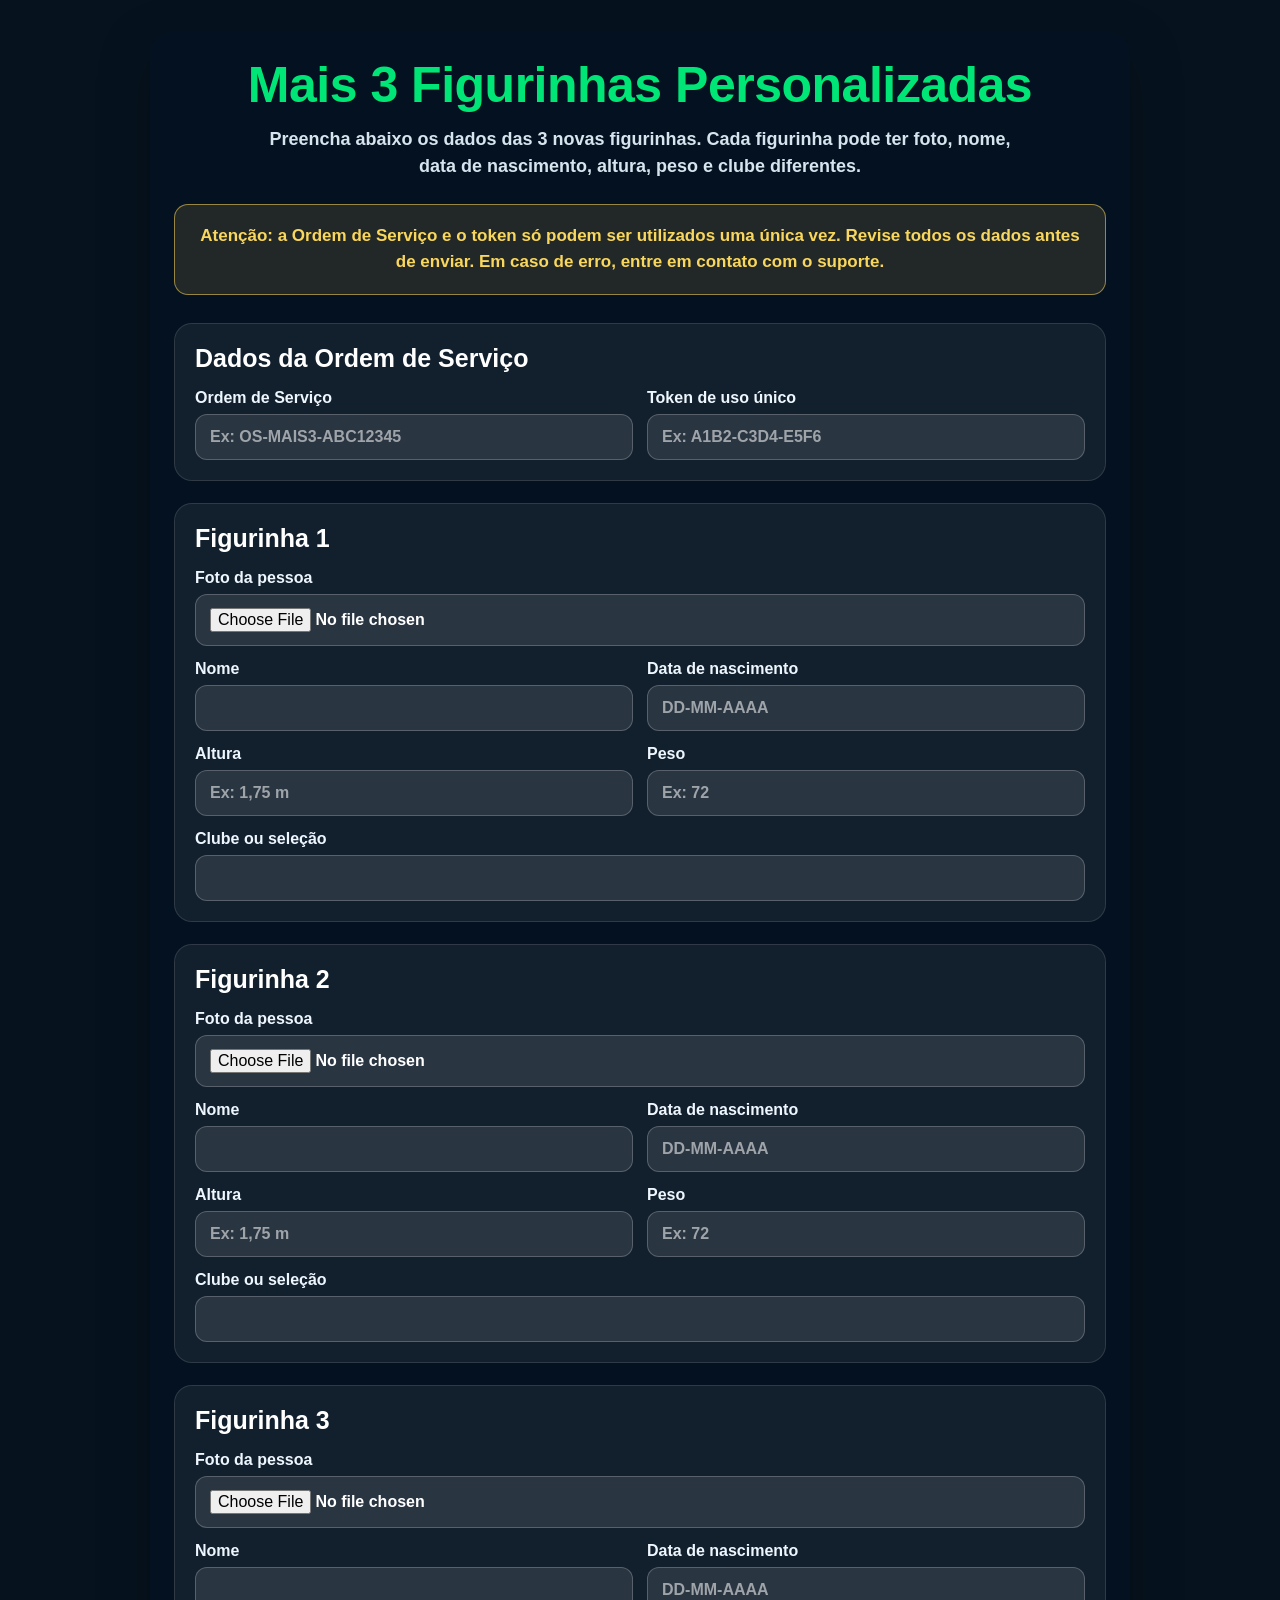
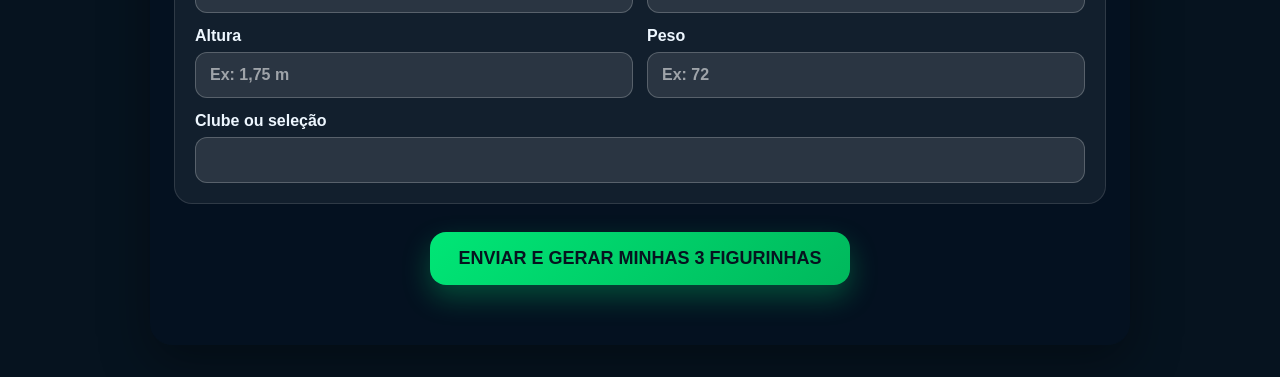
==== paginas/mais-3.html @ 1cff474d "adiciona pagina mais 3 figurinhas" ====
<!DOCTYPE html>
<html lang="pt-BR">
<head>
  <meta charset="UTF-8" />
  <meta name="viewport" content="width=device-width, initial-scale=1.0" />

  <title>Mais 3 Figurinhas Personalizadas | Copa 2026</title>

  <style>
    * {
      box-sizing: border-box;
    }

    body {
      margin: 0;
      padding: 0;
      background: #06131f;
      color: #ffffff;
      font-family: Arial, Helvetica, sans-serif;
      min-height: 100vh;
    }

    .mais3-container {
      width: min(980px, 92%);
      margin: 32px auto;
      padding: 24px;
      border-radius: 22px;
      background: rgba(5, 18, 32, 0.94);
      box-shadow: 0 18px 50px rgba(0, 0, 0, 0.35);
    }

    .mais3-header {
      text-align: center;
      margin-bottom: 28px;
    }

    .mais3-header h1 {
      font-size: clamp(30px, 5vw, 50px);
      margin: 0 0 12px;
      color: #00e676;
      font-weight: 900;
      letter-spacing: -0.5px;
    }

    .mais3-header p {
      max-width: 760px;
      margin: 8px auto;
      color: #d6e4ee;
      line-height: 1.5;
      font-size: 18px;
      font-weight: 600;
    }

    .alerta-uso-unico {
      margin: 24px 0;
      padding: 18px;
      border-radius: 14px;
      background: rgba(249, 214, 92, 0.12);
      border: 1px solid rgba(249, 214, 92, 0.55);
      color: #f9d65c;
      font-size: 17px;
      font-weight: 800;
      line-height: 1.55;
    }

    .bloco-os,
    .bloco-figurinha {
      margin-top: 22px;
      padding: 20px;
      border-radius: 18px;
      background: rgba(255, 255, 255, 0.06);
      border: 1px solid rgba(255, 255, 255, 0.12);
    }

    .bloco-os h2,
    .bloco-figurinha h2 {
      margin: 0 0 16px;
      color: #ffffff;
      font-size: 25px;
      font-weight: 900;
      text-transform: none;
      letter-spacing: 0;
    }

    .grid-form {
      display: grid;
      grid-template-columns: repeat(2, minmax(0, 1fr));
      gap: 14px;
    }

    .campo {
      display: flex;
      flex-direction: column;
      gap: 7px;
    }

    .campo.full {
      grid-column: 1 / -1;
    }

    .campo label {
      font-size: 16px;
      font-weight: 800;
      color: #eef7ff;
    }

    .campo input {
      width: 100%;
      border: 1px solid rgba(255, 255, 255, 0.22);
      border-radius: 12px;
      padding: 13px 14px;
      background: rgba(255, 255, 255, 0.10);
      color: #ffffff;
      outline: none;
      font-size: 16px;
      font-weight: 600;
      font-family: Arial, Helvetica, sans-serif;
    }

    .campo input::placeholder {
      color: rgba(255, 255, 255, 0.55);
      font-weight: 600;
    }

    .campo input:focus {
      border-color: #00e676;
      box-shadow: 0 0 0 3px rgba(0, 230, 118, 0.16);
    }

    .acoes {
      margin-top: 28px;
      display: flex;
      flex-direction: column;
      align-items: center;
      gap: 12px;
    }

    .btn-enviar {
      width: min(420px, 100%);
      border: 0;
      border-radius: 16px;
      padding: 16px 22px;
      cursor: pointer;
      background: linear-gradient(135deg, #00e676, #00b85c);
      color: #06131f;
      font-size: 18px;
      font-weight: 900;
      text-transform: uppercase;
      box-shadow: 0 12px 28px rgba(0, 230, 118, 0.28);
      font-family: Arial, Helvetica, sans-serif;
    }

    .btn-enviar:disabled {
      opacity: 0.65;
      cursor: not-allowed;
    }

    .mensagem-status {
      min-height: 24px;
      text-align: center;
      font-weight: 800;
      color: #d6e4ee;
    }

    .sucesso {
      color: #00e676;
    }

    .erro {
      color: #ff6b6b;
    }

    @media (max-width: 720px) {
      .grid-form {
        grid-template-columns: 1fr;
      }

      .mais3-container {
        padding: 18px;
      }
    }
  </style>
</head>

<body>
  <main class="mais3-container">
    <section class="mais3-header">
      <h1>Mais 3 Figurinhas Personalizadas</h1>
      <p>
        Preencha abaixo os dados das 3 novas figurinhas. Cada figurinha pode ter
        foto, nome, data de nascimento, altura, peso e clube diferentes.
      </p>

      <div class="alerta-uso-unico">
        Atenção: a Ordem de Serviço e o token só podem ser utilizados uma única vez.
        Revise todos os dados antes de enviar. Em caso de erro, entre em contato com o suporte.
      </div>
    </section>

    <form id="formMais3" enctype="multipart/form-data">
      <section class="bloco-os">
        <h2>Dados da Ordem de Serviço</h2>

        <div class="grid-form">
          <div class="campo">
            <label for="codigoOS">Ordem de Serviço</label>
            <input
              type="text"
              id="codigoOS"
              name="codigoOS"
              placeholder="Ex: OS-MAIS3-ABC12345"
              required
            />
          </div>

          <div class="campo">
            <label for="token">Token de uso único</label>
            <input
              type="text"
              id="token"
              name="token"
              placeholder="Ex: A1B2-C3D4-E5F6"
              required
            />
          </div>
        </div>
      </section>

      <section class="bloco-figurinha">
        <h2>Figurinha 1</h2>

        <div class="grid-form">
          <div class="campo full">
            <label for="foto1">Foto da pessoa</label>
            <input type="file" id="foto1" name="foto1" accept="image/*" required />
          </div>

          <div class="campo">
            <label for="nome1">Nome</label>
            <input type="text" id="nome1" name="nome1" required />
          </div>

          <div class="campo">
            <label for="dataNascimento1">Data de nascimento</label>
            <input type="text" id="dataNascimento1" name="dataNascimento1" placeholder="DD-MM-AAAA" required />
          </div>

          <div class="campo">
            <label for="altura1">Altura</label>
            <input type="text" id="altura1" name="altura1" placeholder="Ex: 1,75 m" required />
          </div>

          <div class="campo">
            <label for="peso1">Peso</label>
            <input type="text" id="peso1" name="peso1" placeholder="Ex: 72" required />
          </div>

          <div class="campo full">
            <label for="clube1">Clube ou seleção</label>
            <input type="text" id="clube1" name="clube1" required />
          </div>
        </div>
      </section>

      <section class="bloco-figurinha">
        <h2>Figurinha 2</h2>

        <div class="grid-form">
          <div class="campo full">
            <label for="foto2">Foto da pessoa</label>
            <input type="file" id="foto2" name="foto2" accept="image/*" required />
          </div>

          <div class="campo">
            <label for="nome2">Nome</label>
            <input type="text" id="nome2" name="nome2" required />
          </div>

          <div class="campo">
            <label for="dataNascimento2">Data de nascimento</label>
            <input type="text" id="dataNascimento2" name="dataNascimento2" placeholder="DD-MM-AAAA" required />
          </div>

          <div class="campo">
            <label for="altura2">Altura</label>
            <input type="text" id="altura2" name="altura2" placeholder="Ex: 1,75 m" required />
          </div>

          <div class="campo">
            <label for="peso2">Peso</label>
            <input type="text" id="peso2" name="peso2" placeholder="Ex: 72" required />
          </div>

          <div class="campo full">
            <label for="clube2">Clube ou seleção</label>
            <input type="text" id="clube2" name="clube2" required />
          </div>
        </div>
      </section>

      <section class="bloco-figurinha">
        <h2>Figurinha 3</h2>

        <div class="grid-form">
          <div class="campo full">
            <label for="foto3">Foto da pessoa</label>
            <input type="file" id="foto3" name="foto3" accept="image/*" required />
          </div>

          <div class="campo">
            <label for="nome3">Nome</label>
            <input type="text" id="nome3" name="nome3" required />
          </div>

          <div class="campo">
            <label for="dataNascimento3">Data de nascimento</label>
            <input type="text" id="dataNascimento3" name="dataNascimento3" placeholder="DD-MM-AAAA" required />
          </div>

          <div class="campo">
            <label for="altura3">Altura</label>
            <input type="text" id="altura3" name="altura3" placeholder="Ex: 1,75 m" required />
          </div>

          <div class="campo">
            <label for="peso3">Peso</label>
            <input type="text" id="peso3" name="peso3" placeholder="Ex: 72" required />
          </div>

          <div class="campo full">
            <label for="clube3">Clube ou seleção</label>
            <input type="text" id="clube3" name="clube3" required />
          </div>
        </div>
      </section>

      <section class="acoes">
        <button type="submit" class="btn-enviar" id="btnEnviar">
          Enviar e gerar minhas 3 figurinhas
        </button>

        <div id="mensagemStatus" class="mensagem-status"></div>
      </section>
    </form>
  </main>

  <script>
    const API_MAIS_3 =
      "https://servidor-figurinhas-copa-2026-production.up.railway.app/api/mais-3/enviar";

    const form = document.getElementById("formMais3");
    const btnEnviar = document.getElementById("btnEnviar");
    const mensagemStatus = document.getElementById("mensagemStatus");

    function mostrarMensagem(texto, tipo) {
      mensagemStatus.textContent = texto;
      mensagemStatus.className = "mensagem-status " + (tipo || "");
    }

    form.addEventListener("submit", async function (event) {
      event.preventDefault();

      const confirmar = confirm(
        "Confirma o envio das 3 figurinhas? O token só poderá ser utilizado uma única vez."
      );

      if (!confirmar) {
        return;
      }

      btnEnviar.disabled = true;
      btnEnviar.textContent = "Enviando...";
      mostrarMensagem("Enviando dados para o servidor. Aguarde.", "");

      try {
        const formData = new FormData(form);

        const resposta = await fetch(API_MAIS_3, {
          method: "POST",
          body: formData,
        });

        const dados = await resposta.json().catch(() => ({}));

        if (!resposta.ok || !dados.sucesso) {
          throw new Error(
            dados.erro ||
            dados.mensagem ||
            "Não foi possível processar sua solicitação."
          );
        }

        mostrarMensagem(
          "Dados enviados com sucesso. Suas 3 figurinhas serão enviadas por e-mail.",
          "sucesso"
        );

        form.reset();
      } catch (erro) {
        mostrarMensagem(erro.message, "erro");
        btnEnviar.disabled = false;
        btnEnviar.textContent = "Enviar e gerar minhas 3 figurinhas";
      }
    });
  </script>
</body>
</html>
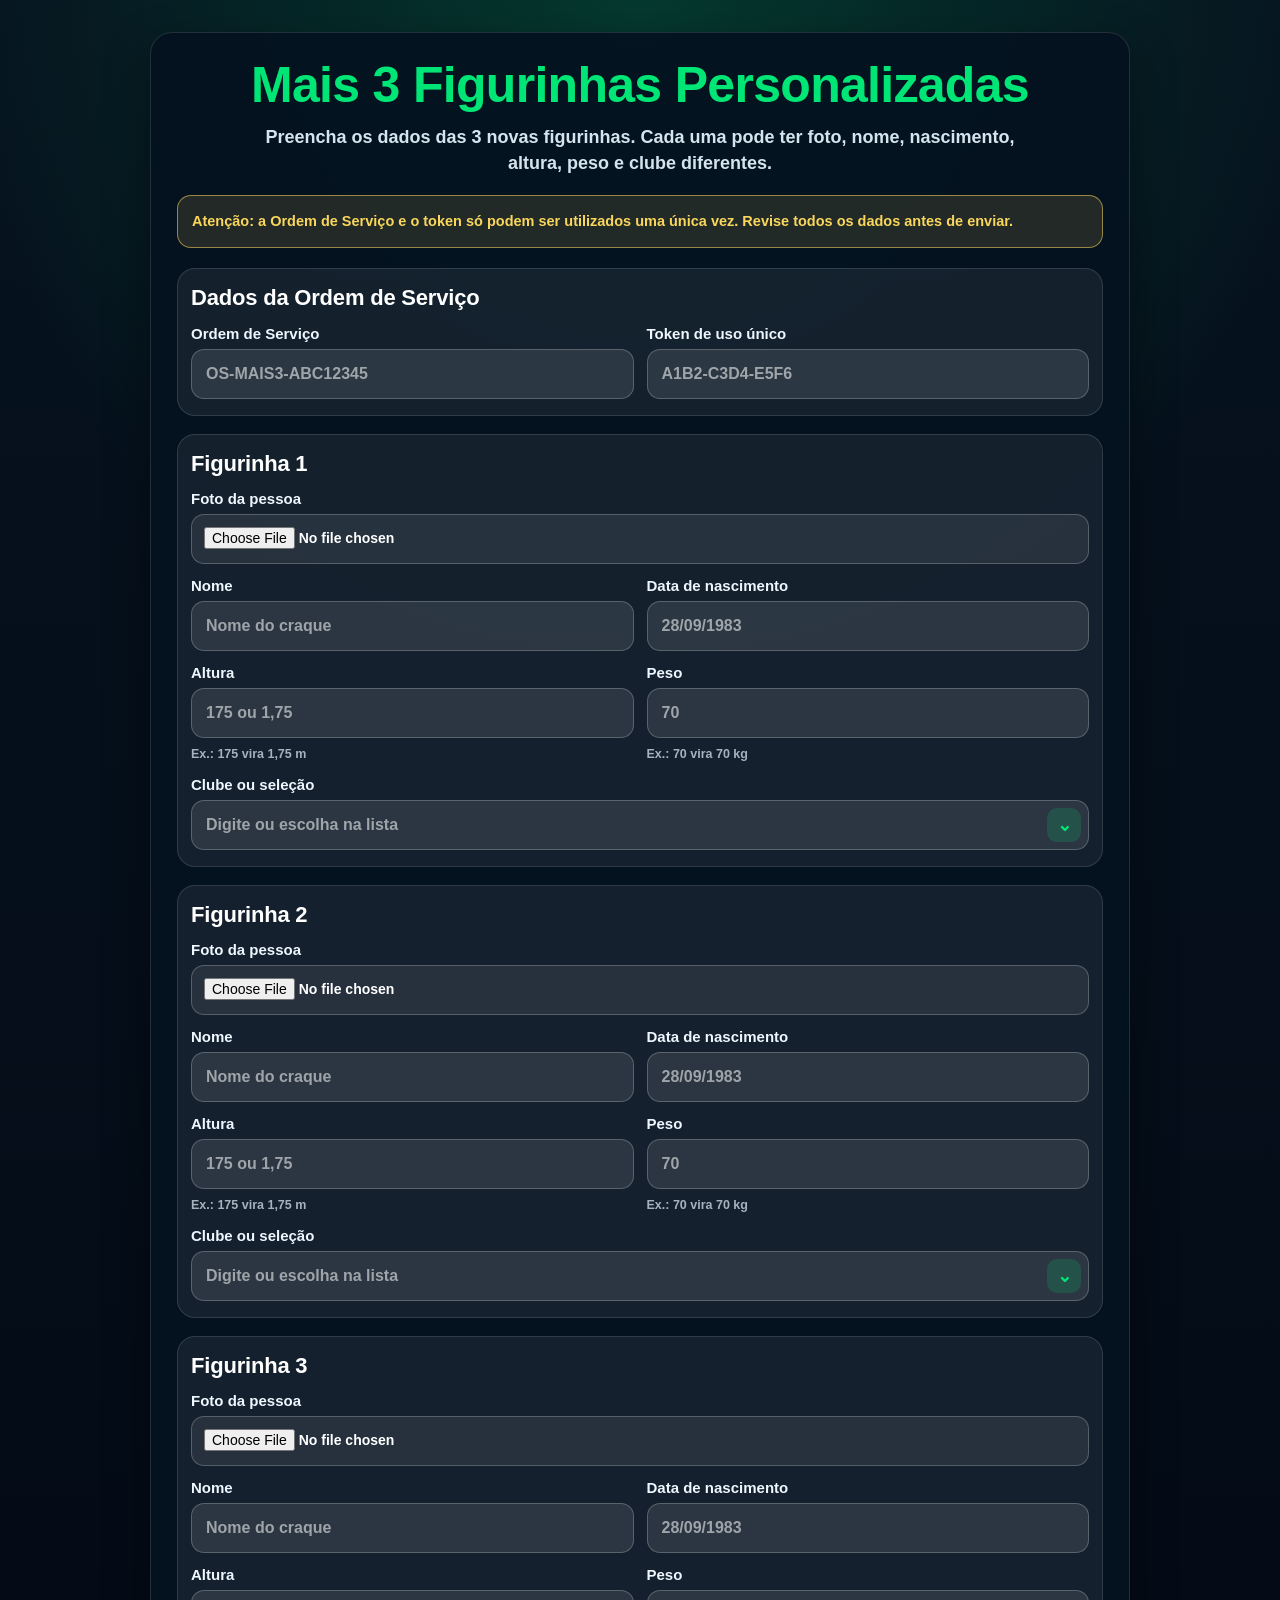
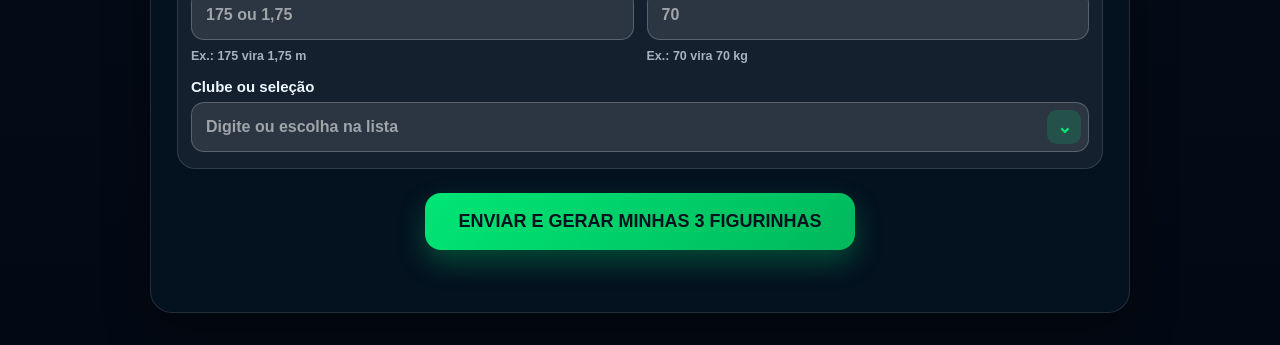
==== commit 804121b8: "ajusta pagina mais 3 para mobile e clubes" ====
--- a/paginas/mais-3.html
+++ b/paginas/mais-3.html
@@ -2,7 +2,7 @@
 <html lang="pt-BR">
 <head>
   <meta charset="UTF-8" />
-  <meta name="viewport" content="width=device-width, initial-scale=1.0" />
+  <meta name="viewport" content="width=device-width, initial-scale=1.0, maximum-scale=1.0" />
 
   <title>Mais 3 Figurinhas Personalizadas | Copa 2026</title>
 
@@ -11,110 +11,125 @@
       box-sizing: border-box;
     }
 
+    html,
     body {
       margin: 0;
       padding: 0;
+      width: 100%;
+      min-height: 100%;
       background: #06131f;
       color: #ffffff;
       font-family: Arial, Helvetica, sans-serif;
+      overflow-x: hidden;
+    }
+
+    body {
       min-height: 100vh;
+      background:
+        radial-gradient(circle at top, rgba(0, 230, 118, 0.18), transparent 34%),
+        linear-gradient(180deg, #06131f 0%, #030914 100%);
+      padding: 12px 10px 28px;
     }
 
     .mais3-container {
-      width: min(980px, 92%);
-      margin: 32px auto;
-      padding: 24px;
+      width: 100%;
+      max-width: 560px;
+      margin: 0 auto;
+      padding: 18px 13px 22px;
       border-radius: 22px;
-      background: rgba(5, 18, 32, 0.94);
-      box-shadow: 0 18px 50px rgba(0, 0, 0, 0.35);
+      background: rgba(5, 18, 32, 0.95);
+      border: 1px solid rgba(255, 255, 255, 0.12);
+      box-shadow: 0 18px 46px rgba(0, 0, 0, 0.42);
     }
 
     .mais3-header {
       text-align: center;
-      margin-bottom: 28px;
+      margin-bottom: 20px;
     }
 
     .mais3-header h1 {
-      font-size: clamp(30px, 5vw, 50px);
+      font-size: 30px;
+      line-height: 1.05;
       margin: 0 0 12px;
       color: #00e676;
       font-weight: 900;
-      letter-spacing: -0.5px;
+      letter-spacing: -0.7px;
     }
 
     .mais3-header p {
-      max-width: 760px;
       margin: 8px auto;
       color: #d6e4ee;
-      line-height: 1.5;
-      font-size: 18px;
+      line-height: 1.48;
+      font-size: 15.5px;
       font-weight: 600;
     }
 
     .alerta-uso-unico {
-      margin: 24px 0;
-      padding: 18px;
+      margin: 18px 0 0;
+      padding: 15px 14px;
       border-radius: 14px;
       background: rgba(249, 214, 92, 0.12);
       border: 1px solid rgba(249, 214, 92, 0.55);
       color: #f9d65c;
-      font-size: 17px;
+      font-size: 14.5px;
       font-weight: 800;
-      line-height: 1.55;
+      line-height: 1.48;
+      text-align: left;
     }
 
     .bloco-os,
     .bloco-figurinha {
-      margin-top: 22px;
-      padding: 20px;
+      margin-top: 18px;
+      padding: 16px 13px;
       border-radius: 18px;
-      background: rgba(255, 255, 255, 0.06);
+      background: rgba(255, 255, 255, 0.065);
       border: 1px solid rgba(255, 255, 255, 0.12);
     }
 
     .bloco-os h2,
     .bloco-figurinha h2 {
-      margin: 0 0 16px;
+      margin: 0 0 14px;
       color: #ffffff;
-      font-size: 25px;
+      font-size: 22px;
+      line-height: 1.15;
       font-weight: 900;
-      text-transform: none;
-      letter-spacing: 0;
+      letter-spacing: -0.2px;
     }
 
     .grid-form {
       display: grid;
-      grid-template-columns: repeat(2, minmax(0, 1fr));
-      gap: 14px;
+      grid-template-columns: 1fr;
+      gap: 13px;
     }
 
     .campo {
       display: flex;
       flex-direction: column;
       gap: 7px;
-    }
-
-    .campo.full {
-      grid-column: 1 / -1;
+      position: relative;
+      min-width: 0;
     }
 
     .campo label {
-      font-size: 16px;
+      font-size: 15px;
       font-weight: 800;
       color: #eef7ff;
     }
 
     .campo input {
       width: 100%;
+      min-height: 50px;
       border: 1px solid rgba(255, 255, 255, 0.22);
-      border-radius: 12px;
+      border-radius: 13px;
       padding: 13px 14px;
       background: rgba(255, 255, 255, 0.10);
       color: #ffffff;
       outline: none;
       font-size: 16px;
-      font-weight: 600;
+      font-weight: 700;
       font-family: Arial, Helvetica, sans-serif;
+      appearance: none;
+      -webkit-appearance: none;
     }
 
     .campo input::placeholder {
@@ -127,8 +142,106 @@
       box-shadow: 0 0 0 3px rgba(0, 230, 118, 0.16);
     }
 
+    .campo input[type="file"] {
+      padding: 12px;
+      font-size: 14px;
+      background: rgba(255, 255, 255, 0.08);
+    }
+
+    .hint {
+      margin-top: 1px;
+      color: rgba(214, 228, 238, 0.75);
+      font-size: 12.5px;
+      font-weight: 700;
+      line-height: 1.35;
+    }
+
+    .clube-wrapper {
+      position: relative;
+      width: 100%;
+    }
+
+    .clube-wrapper input {
+      padding-right: 48px;
+    }
+
+    .btn-clube {
+      position: absolute;
+      right: 8px;
+      top: 8px;
+      width: 34px;
+      height: 34px;
+      border: 0;
+      border-radius: 10px;
+      background: rgba(0, 230, 118, 0.16);
+      color: #00e676;
+      font-weight: 900;
+      font-size: 18px;
+      cursor: pointer;
+      font-family: Arial, Helvetica, sans-serif;
+      -webkit-tap-highlight-color: transparent;
+    }
+
+    .dropdown-clubes {
+      display: none;
+      position: absolute;
+      z-index: 80;
+      left: 0;
+      right: 0;
+      top: calc(100% + 6px);
+      max-height: 260px;
+      overflow-y: auto;
+      border-radius: 14px;
+      background: #071827;
+      border: 1px solid rgba(0, 230, 118, 0.34);
+      box-shadow: 0 18px 35px rgba(0, 0, 0, 0.42);
+      padding: 8px 0;
+    }
+
+    .dropdown-clubes.aberto {
+      display: block;
+    }
+
+    .dropdown-grupo {
+      padding: 9px 13px 6px;
+      color: #f9d65c;
+      font-size: 12px;
+      font-weight: 900;
+      text-transform: uppercase;
+      letter-spacing: 0.6px;
+    }
+
+    .clube-opcao {
+      width: 100%;
+      border: 0;
+      text-align: left;
+      padding: 12px 14px;
+      border-radius: 0;
+      background: transparent;
+      color: #ffffff;
+      font-size: 15px;
+      font-weight: 800;
+      cursor: pointer;
+      font-family: Arial, Helvetica, sans-serif;
+    }
+
+    .clube-opcao:hover,
+    .clube-opcao.ativo {
+      background: rgba(0, 230, 118, 0.16);
+      color: #00e676;
+    }
+
+    .clube-sem-resultado {
+      padding: 14px;
+      color: #d6e4ee;
+      font-size: 14px;
+      font-weight: 700;
+      line-height: 1.4;
+      text-align: center;
+    }
+
     .acoes {
-      margin-top: 28px;
+      margin-top: 24px;
       display: flex;
       flex-direction: column;
       align-items: center;
@@ -136,29 +249,37 @@
     }
 
     .btn-enviar {
-      width: min(420px, 100%);
+      width: 100%;
       border: 0;
       border-radius: 16px;
-      padding: 16px 22px;
+      padding: 17px 18px;
       cursor: pointer;
       background: linear-gradient(135deg, #00e676, #00b85c);
       color: #06131f;
-      font-size: 18px;
+      font-size: 16px;
       font-weight: 900;
       text-transform: uppercase;
       box-shadow: 0 12px 28px rgba(0, 230, 118, 0.28);
       font-family: Arial, Helvetica, sans-serif;
+      line-height: 1.25;
+      -webkit-tap-highlight-color: transparent;
     }
 
     .btn-enviar:disabled {
       opacity: 0.65;
       cursor: not-allowed;
+    }
+
+    .btn-enviar:active {
+      transform: scale(0.98);
     }
 
     .mensagem-status {
       min-height: 24px;
       text-align: center;
       font-weight: 800;
+      font-size: 15px;
+      line-height: 1.45;
       color: #d6e4ee;
     }
 
@@ -170,13 +291,151 @@
       color: #ff6b6b;
     }
 
-    @media (max-width: 720px) {
+    .loading-overlay {
+      position: fixed;
+      inset: 0;
+      z-index: 9999;
+      display: none;
+      align-items: center;
+      justify-content: center;
+      padding: 18px;
+      background: rgba(3, 9, 20, 0.93);
+      backdrop-filter: blur(8px);
+    }
+
+    .loading-card {
+      width: min(420px, 94vw);
+      padding: 24px 18px;
+      border-radius: 22px;
+      background: #071827;
+      border: 1px solid rgba(0, 230, 118, 0.26);
+      box-shadow: 0 20px 55px rgba(0, 0, 0, 0.55);
+      text-align: center;
+    }
+
+    .loading-gif {
+      width: 100%;
+      max-width: 260px;
+      height: 160px;
+      object-fit: cover;
+      border-radius: 16px;
+      margin: 0 auto 16px;
+      display: none;
+      background: rgba(255, 255, 255, 0.06);
+    }
+
+    .bola-loading {
+      width: 84px;
+      height: 84px;
+      margin: 0 auto 18px;
+      border-radius: 50%;
+      border: 6px solid rgba(255, 255, 255, 0.16);
+      border-top-color: #00e676;
+      animation: girar 0.9s linear infinite;
+    }
+
+    @keyframes girar {
+      to {
+        transform: rotate(360deg);
+      }
+    }
+
+    .loading-card h2 {
+      margin: 0 0 10px;
+      color: #00e676;
+      font-size: 25px;
+      line-height: 1.15;
+      font-weight: 900;
+    }
+
+    .loading-card p {
+      margin: 0 auto 18px;
+      color: #d6e4ee;
+      font-size: 15.5px;
+      line-height: 1.45;
+      font-weight: 700;
+    }
+
+    .loading-barra {
+      width: 100%;
+      height: 10px;
+      border-radius: 999px;
+      background: rgba(255, 255, 255, 0.12);
+      overflow: hidden;
+      margin: 12px 0 10px;
+    }
+
+    .loading-barra-fill {
+      width: 0%;
+      height: 100%;
+      border-radius: 999px;
+      background: linear-gradient(135deg, #00e676, #f9d65c);
+      transition: width 0.45s ease;
+    }
+
+    .loading-percentual {
+      color: #f9d65c;
+      font-size: 14px;
+      font-weight: 900;
+    }
+
+    @media (min-width: 760px) {
+      body {
+        padding: 32px;
+      }
+
+      .mais3-container {
+        max-width: 980px;
+        padding: 26px;
+      }
+
+      .mais3-header h1 {
+        font-size: 50px;
+      }
+
+      .mais3-header p {
+        max-width: 760px;
+        font-size: 18px;
+      }
+
       .grid-form {
-        grid-template-columns: 1fr;
+        grid-template-columns: repeat(2, minmax(0, 1fr));
+      }
+
+      .campo.full {
+        grid-column: 1 / -1;
+      }
+
+      .btn-enviar {
+        width: min(430px, 100%);
+        font-size: 18px;
+      }
+    }
+
+    @media (max-width: 360px) {
+      body {
+        padding: 10px 8px 22px;
       }
 
       .mais3-container {
-        padding: 18px;
+        padding: 15px 11px 18px;
+        border-radius: 18px;
+      }
+
+      .mais3-header h1 {
+        font-size: 27px;
+      }
+
+      .mais3-header p,
+      .alerta-uso-unico,
+      .campo input,
+      .mensagem-status {
+        font-size: 14.5px;
+      }
+
+      .bloco-os,
+      .bloco-figurinha {
+        padding: 14px 11px;
       }
     }
   </style>
@@ -187,17 +446,17 @@
     <section class="mais3-header">
       <h1>Mais 3 Figurinhas Personalizadas</h1>
       <p>
-        Preencha abaixo os dados das 3 novas figurinhas. Cada figurinha pode ter
-        foto, nome, data de nascimento, altura, peso e clube diferentes.
+        Preencha os dados das 3 novas figurinhas. Cada uma pode ter foto, nome,
+        nascimento, altura, peso e clube diferentes.
       </p>
 
       <div class="alerta-uso-unico">
         Atenção: a Ordem de Serviço e o token só podem ser utilizados uma única vez.
-        Revise todos os dados antes de enviar. Em caso de erro, entre em contato com o suporte.
+        Revise todos os dados antes de enviar.
       </div>
     </section>
 
-    <form id="formMais3" enctype="multipart/form-data">
+    <form id="formMais3" enctype="multipart/form-data" autocomplete="off">
       <section class="bloco-os">
         <h2>Dados da Ordem de Serviço</h2>
 
@@ -208,7 +467,7 @@
               type="text"
               id="codigoOS"
               name="codigoOS"
-              placeholder="Ex: OS-MAIS3-ABC12345"
+              placeholder="OS-MAIS3-ABC12345"
               required
             />
           </div>
@@ -219,7 +478,7 @@
               type="text"
               id="token"
               name="token"
-              placeholder="Ex: A1B2-C3D4-E5F6"
+              placeholder="A1B2-C3D4-E5F6"
               required
             />
           </div>
@@ -237,27 +496,33 @@
 
           <div class="campo">
             <label for="nome1">Nome</label>
-            <input type="text" id="nome1" name="nome1" required />
+            <input type="text" id="nome1" name="nome1" placeholder="Nome do craque" required />
           </div>
 
           <div class="campo">
             <label for="dataNascimento1">Data de nascimento</label>
-            <input type="text" id="dataNascimento1" name="dataNascimento1" placeholder="DD-MM-AAAA" required />
+            <input type="text" id="dataNascimento1" name="dataNascimento1" class="campo-data" inputmode="numeric" maxlength="10" placeholder="28/09/1983" required />
           </div>
 
           <div class="campo">
             <label for="altura1">Altura</label>
-            <input type="text" id="altura1" name="altura1" placeholder="Ex: 1,75 m" required />
+            <input type="text" id="altura1" name="altura1" class="campo-altura" inputmode="decimal" placeholder="175 ou 1,75" required />
+            <div class="hint">Ex.: 175 vira 1,75 m</div>
           </div>
 
           <div class="campo">
             <label for="peso1">Peso</label>
-            <input type="text" id="peso1" name="peso1" placeholder="Ex: 72" required />
+            <input type="text" id="peso1" name="peso1" class="campo-peso" inputmode="decimal" placeholder="70" required />
+            <div class="hint">Ex.: 70 vira 70 kg</div>
           </div>
 
           <div class="campo full">
             <label for="clube1">Clube ou seleção</label>
-            <input type="text" id="clube1" name="clube1" required />
+            <div class="clube-wrapper" data-indice="1">
+              <input type="text" id="clube1" name="clube1" class="campo-clube" placeholder="Digite ou escolha na lista" required />
+              <button type="button" class="btn-clube" aria-label="Abrir lista">⌄</button>
+              <div class="dropdown-clubes" id="dropdown-clube1" aria-hidden="true"></div>
+            </div>
           </div>
         </div>
       </section>
@@ -273,27 +538,33 @@
 
           <div class="campo">
             <label for="nome2">Nome</label>
-            <input type="text" id="nome2" name="nome2" required />
+            <input type="text" id="nome2" name="nome2" placeholder="Nome do craque" required />
           </div>
 
           <div class="campo">
             <label for="dataNascimento2">Data de nascimento</label>
-            <input type="text" id="dataNascimento2" name="dataNascimento2" placeholder="DD-MM-AAAA" required />
+            <input type="text" id="dataNascimento2" name="dataNascimento2" class="campo-data" inputmode="numeric" maxlength="10" placeholder="28/09/1983" required />
           </div>
 
           <div class="campo">
             <label for="altura2">Altura</label>
-            <input type="text" id="altura2" name="altura2" placeholder="Ex: 1,75 m" required />
+            <input type="text" id="altura2" name="altura2" class="campo-altura" inputmode="decimal" placeholder="175 ou 1,75" required />
+            <div class="hint">Ex.: 175 vira 1,75 m</div>
           </div>
 
           <div class="campo">
             <label for="peso2">Peso</label>
-            <input type="text" id="peso2" name="peso2" placeholder="Ex: 72" required />
+            <input type="text" id="peso2" name="peso2" class="campo-peso" inputmode="decimal" placeholder="70" required />
+            <div class="hint">Ex.: 70 vira 70 kg</div>
           </div>
 
           <div class="campo full">
             <label for="clube2">Clube ou seleção</label>
-            <input type="text" id="clube2" name="clube2" required />
+            <div class="clube-wrapper" data-indice="2">
+              <input type="text" id="clube2" name="clube2" class="campo-clube" placeholder="Digite ou escolha na lista" required />
+              <button type="button" class="btn-clube" aria-label="Abrir lista">⌄</button>
+              <div class="dropdown-clubes" id="dropdown-clube2" aria-hidden="true"></div>
+            </div>
           </div>
         </div>
       </section>
@@ -309,27 +580,33 @@
 
           <div class="campo">
             <label for="nome3">Nome</label>
-            <input type="text" id="nome3" name="nome3" required />
+            <input type="text" id="nome3" name="nome3" placeholder="Nome do craque" required />
           </div>
 
           <div class="campo">
             <label for="dataNascimento3">Data de nascimento</label>
-            <input type="text" id="dataNascimento3" name="dataNascimento3" placeholder="DD-MM-AAAA" required />
+            <input type="text" id="dataNascimento3" name="dataNascimento3" class="campo-data" inputmode="numeric" maxlength="10" placeholder="28/09/1983" required />
           </div>
 
           <div class="campo">
             <label for="altura3">Altura</label>
-            <input type="text" id="altura3" name="altura3" placeholder="Ex: 1,75 m" required />
+            <input type="text" id="altura3" name="altura3" class="campo-altura" inputmode="decimal" placeholder="175 ou 1,75" required />
+            <div class="hint">Ex.: 175 vira 1,75 m</div>
           </div>
 
           <div class="campo">
             <label for="peso3">Peso</label>
-            <input type="text" id="peso3" name="peso3" placeholder="Ex: 72" required />
+            <input type="text" id="peso3" name="peso3" class="campo-peso" inputmode="decimal" placeholder="70" required />
+            <div class="hint">Ex.: 70 vira 70 kg</div>
           </div>
 
           <div class="campo full">
             <label for="clube3">Clube ou seleção</label>
-            <input type="text" id="clube3" name="clube3" required />
+            <div class="clube-wrapper" data-indice="3">
+              <input type="text" id="clube3" name="clube3" class="campo-clube" placeholder="Digite ou escolha na lista" required />
+              <button type="button" class="btn-clube" aria-label="Abrir lista">⌄</button>
+              <div class="dropdown-clubes" id="dropdown-clube3" aria-hidden="true"></div>
+            </div>
           </div>
         </div>
       </section>
@@ -344,6 +621,30 @@
     </form>
   </main>
 
+  <div class="loading-overlay" id="loadingOverlay" aria-hidden="true">
+    <div class="loading-card">
+      <img
+        class="loading-gif"
+        id="loadingGif"
+        src="../soucer/img/loading.gif"
+        alt="Gerando figurinhas"
+      />
+
+      <div class="bola-loading" id="fallbackLoading"></div>
+
+      <h2>Gerando suas figurinhas</h2>
+      <p id="loadingTexto">Enviando dados para o servidor...</p>
+
+      <div class="loading-barra">
+        <div class="loading-barra-fill" id="loadingBarraFill"></div>
+      </div>
+
+      <div class="loading-percentual" id="loadingPercentual">0%</div>
+    </div>
+  </div>
+
+  <script src="../soucer/js/clubes.js"></script>
+
   <script>
     const API_MAIS_3 =
       "https://servidor-figurinhas-copa-2026-production.up.railway.app/api/mais-3/enviar";
@@ -352,13 +653,438 @@
     const btnEnviar = document.getElementById("btnEnviar");
     const mensagemStatus = document.getElementById("mensagemStatus");
 
+    const loadingOverlay = document.getElementById("loadingOverlay");
+    const loadingTexto = document.getElementById("loadingTexto");
+    const loadingBarraFill = document.getElementById("loadingBarraFill");
+    const loadingPercentual = document.getElementById("loadingPercentual");
+    const loadingGif = document.getElementById("loadingGif");
+    const fallbackLoading = document.getElementById("fallbackLoading");
+
+    let intervaloLoading = null;
+    let progressoAtual = 0;
+    const clubeIndexAtivo = {};
+
+    const CLUBES_MAIS3 = window.CLUBES_FAMOSOS || {};
+
+    window.addEventListener("load", function () {
+      configurarMascaraData();
+      configurarMascaraPeso();
+      configurarMascaraAltura();
+      configurarDropdownsClubes();
+      configurarGifLoading();
+    });
+
+    function configurarGifLoading() {
+      if (!loadingGif) return;
+
+      loadingGif.onload = function () {
+        loadingGif.style.display = "block";
+        if (fallbackLoading) {
+          fallbackLoading.style.display = "none";
+        }
+      };
+
+      loadingGif.onerror = function () {
+        loadingGif.style.display = "none";
+        if (fallbackLoading) {
+          fallbackLoading.style.display = "block";
+        }
+      };
+    }
+
     function mostrarMensagem(texto, tipo) {
       mensagemStatus.textContent = texto;
       mensagemStatus.className = "mensagem-status " + (tipo || "");
     }
 
+    function normalizarTexto(texto) {
+      return String(texto || "")
+        .normalize("NFD")
+        .replace(/[\u0300-\u036f]/g, "")
+        .toLowerCase()
+        .trim();
+    }
+
+    function obterClubesFiltrados(termo = "") {
+      const busca = normalizarTexto(termo);
+      const resultado = [];
+
+      Object.entries(CLUBES_MAIS3).forEach(([grupo, clubes]) => {
+        if (!Array.isArray(clubes)) return;
+
+        clubes.forEach((clube) => {
+          const clubeNormalizado = normalizarTexto(clube);
+          const grupoNormalizado = normalizarTexto(grupo);
+
+          if (
+            !busca ||
+            clubeNormalizado.includes(busca) ||
+            grupoNormalizado.includes(busca)
+          ) {
+            resultado.push({
+              grupo,
+              clube,
+            });
+          }
+        });
+      });
+
+      return resultado;
+    }
+
+    function fecharTodosDropdowns() {
+      document.querySelectorAll(".dropdown-clubes").forEach((dropdown) => {
+        dropdown.classList.remove("aberto");
+        dropdown.setAttribute("aria-hidden", "true");
+      });
+    }
+
+    function abrirDropdown(indice) {
+      fecharTodosDropdowns();
+
+      const dropdown = document.getElementById(`dropdown-clube${indice}`);
+
+      if (!dropdown) return;
+
+      dropdown.classList.add("aberto");
+      dropdown.setAttribute("aria-hidden", "false");
+    }
+
+    function renderizarDropdown(indice, termo = "") {
+      const dropdown = document.getElementById(`dropdown-clube${indice}`);
+      const input = document.getElementById(`clube${indice}`);
+
+      if (!dropdown || !input) return;
+
+      dropdown.innerHTML = "";
+      clubeIndexAtivo[indice] = -1;
+
+      if (!Object.keys(CLUBES_MAIS3).length) {
+        const vazio = document.createElement("div");
+        vazio.className = "clube-sem-resultado";
+        vazio.textContent = "Lista de clubes não carregada. Verifique o arquivo clubes.js.";
+        dropdown.appendChild(vazio);
+        return;
+      }
+
+      const clubes = obterClubesFiltrados(termo).slice(0, 120);
+
+      if (!clubes.length) {
+        const vazio = document.createElement("div");
+        vazio.className = "clube-sem-resultado";
+        vazio.textContent = "Nenhum clube encontrado. Você pode digitar manualmente.";
+        dropdown.appendChild(vazio);
+        return;
+      }
+
+      let ultimoGrupo = "";
+
+      clubes.forEach((item) => {
+        if (item.grupo !== ultimoGrupo) {
+          const grupo = document.createElement("div");
+          grupo.className = "dropdown-grupo";
+          grupo.textContent = item.grupo;
+          dropdown.appendChild(grupo);
+          ultimoGrupo = item.grupo;
+        }
+
+        const botao = document.createElement("button");
+        botao.type = "button";
+        botao.className = "clube-opcao";
+        botao.textContent = item.clube;
+
+        botao.addEventListener("mousedown", function (evento) {
+          evento.preventDefault();
+          input.value = item.clube;
+          fecharTodosDropdowns();
+        });
+
+        dropdown.appendChild(botao);
+      });
+    }
+
+    function configurarDropdownsClubes() {
+      [1, 2, 3].forEach((indice) => {
+        const input = document.getElementById(`clube${indice}`);
+        const wrapper = input?.closest(".clube-wrapper");
+        const botao = wrapper?.querySelector(".btn-clube");
+
+        if (!input || !wrapper || !botao) return;
+
+        renderizarDropdown(indice, "");
+
+        input.addEventListener("focus", function () {
+          renderizarDropdown(indice, input.value);
+          abrirDropdown(indice);
+        });
+
+        input.addEventListener("input", function () {
+          renderizarDropdown(indice, input.value);
+          abrirDropdown(indice);
+        });
+
+        botao.addEventListener("mousedown", function (evento) {
+          evento.preventDefault();
+
+          const dropdown = document.getElementById(`dropdown-clube${indice}`);
+          const estaAberto = dropdown?.classList.contains("aberto");
+
+          if (estaAberto) {
+            fecharTodosDropdowns();
+            return;
+          }
+
+          input.focus();
+          renderizarDropdown(indice, input.value);
+          abrirDropdown(indice);
+        });
+
+        input.addEventListener("keydown", function (evento) {
+          const dropdown = document.getElementById(`dropdown-clube${indice}`);
+          const opcoes = dropdown ? Array.from(dropdown.querySelectorAll(".clube-opcao")) : [];
+
+          if (!dropdown || !dropdown.classList.contains("aberto") || !opcoes.length) {
+            return;
+          }
+
+          if (evento.key === "ArrowDown") {
+            evento.preventDefault();
+            clubeIndexAtivo[indice] = Math.min((clubeIndexAtivo[indice] || -1) + 1, opcoes.length - 1);
+            atualizarAtivo(opcoes, clubeIndexAtivo[indice]);
+          }
+
+          if (evento.key === "ArrowUp") {
+            evento.preventDefault();
+            clubeIndexAtivo[indice] = Math.max((clubeIndexAtivo[indice] || 0) - 1, 0);
+            atualizarAtivo(opcoes, clubeIndexAtivo[indice]);
+          }
+
+          if (evento.key === "Enter" && clubeIndexAtivo[indice] >= 0) {
+            evento.preventDefault();
+            input.value = opcoes[clubeIndexAtivo[indice]].textContent;
+            fecharTodosDropdowns();
+          }
+
+          if (evento.key === "Escape") {
+            fecharTodosDropdowns();
+          }
+        });
+      });
+
+      document.addEventListener("mousedown", function (evento) {
+        if (!evento.target.closest(".clube-wrapper")) {
+          fecharTodosDropdowns();
+        }
+      });
+    }
+
+    function atualizarAtivo(opcoes, indexAtivo) {
+      opcoes.forEach((opcao, index) => {
+        opcao.classList.toggle("ativo", index === indexAtivo);
+      });
+
+      if (opcoes[indexAtivo]) {
+        opcoes[indexAtivo].scrollIntoView({
+          block: "nearest",
+        });
+      }
+    }
+
+    function mascararData(valor) {
+      const numeros = String(valor || "").replace(/\D/g, "").slice(0, 8);
+
+      if (numeros.length <= 2) {
+        return numeros;
+      }
+
+      if (numeros.length <= 4) {
+        return `${numeros.slice(0, 2)}/${numeros.slice(2)}`;
+      }
+
+      return `${numeros.slice(0, 2)}/${numeros.slice(2, 4)}/${numeros.slice(4)}`;
+    }
+
+    function configurarMascaraData() {
+      document.querySelectorAll(".campo-data").forEach((input) => {
+        input.addEventListener("input", function () {
+          input.value = mascararData(input.value);
+        });
+
+        input.addEventListener("blur", function () {
+          input.value = mascararData(input.value);
+        });
+      });
+    }
+
+    function limparNumero(valor) {
+      return String(valor || "")
+        .toLowerCase()
+        .replace(/quilos/g, "")
+        .replace(/quilo/g, "")
+        .replace(/kg/g, "")
+        .replace(/metros/g, "")
+        .replace(/metro/g, "")
+        .replace(/cm/g, "")
+        .replace(/m/g, "")
+        .trim()
+        .replace(",", ".");
+    }
+
+    function formatarPeso(valor) {
+      const limpo = limparNumero(valor);
+
+      if (!limpo) return "";
+
+      const numero = Number(limpo);
+
+      if (isNaN(numero)) {
+        return String(valor || "").trim();
+      }
+
+      const texto =
+        Number.isInteger(numero)
+          ? String(numero)
+          : String(numero.toFixed(1)).replace(".", ",");
+
+      return `${texto} kg`;
+    }
+
+    function configurarMascaraPeso() {
+      document.querySelectorAll(".campo-peso").forEach((input) => {
+        input.addEventListener("blur", function () {
+          input.value = formatarPeso(input.value);
+        });
+      });
+    }
+
+    function formatarAltura(valor) {
+      const textoOriginal = String(valor || "").trim().toLowerCase();
+
+      if (!textoOriginal) return "";
+
+      const temSeparadorDecimal =
+        textoOriginal.includes(",") || textoOriginal.includes(".");
+
+      const numero = Number(limparNumero(textoOriginal));
+
+      if (isNaN(numero)) {
+        return String(valor || "").trim();
+      }
+
+      let metros;
+
+      if (textoOriginal.includes("cm")) {
+        metros = numero / 100;
+      } else if (!temSeparadorDecimal && numero >= 50) {
+        metros = numero / 100;
+      } else {
+        metros = numero;
+      }
+
+      if (!metros || isNaN(metros)) {
+        return String(valor || "").trim();
+      }
+
+      return `${metros.toFixed(2).replace(".", ",")} m`;
+    }
+
+    function configurarMascaraAltura() {
+      document.querySelectorAll(".campo-altura").forEach((input) => {
+        input.addEventListener("blur", function () {
+          input.value = formatarAltura(input.value);
+        });
+      });
+    }
+
+    function prepararCamposAntesDoEnvio() {
+      [1, 2, 3].forEach((indice) => {
+        const data = document.getElementById(`dataNascimento${indice}`);
+        const peso = document.getElementById(`peso${indice}`);
+        const altura = document.getElementById(`altura${indice}`);
+        const clube = document.getElementById(`clube${indice}`);
+
+        if (data) data.value = mascararData(data.value);
+        if (peso) peso.value = formatarPeso(peso.value);
+        if (altura) altura.value = formatarAltura(altura.value);
+        if (clube) clube.value = clube.value.trim().replace(/\s+/g, " ");
+      });
+    }
+
+    function setLoadingProgress(percentual, texto) {
+      progressoAtual = Math.max(0, Math.min(100, Math.round(percentual)));
+
+      loadingBarraFill.style.width = progressoAtual + "%";
+      loadingPercentual.textContent = progressoAtual + "%";
+      loadingTexto.textContent = texto;
+    }
+
+    function mostrarLoading() {
+      loadingOverlay.style.display = "flex";
+      loadingOverlay.setAttribute("aria-hidden", "false");
+
+      progressoAtual = 4;
+      setLoadingProgress(4, "Enviando fotos e dados para o servidor...");
+
+      const mensagens = [
+        "Validando sua Ordem de Serviço...",
+        "Preparando as 3 fotos para geração...",
+        "Gerando a primeira figurinha...",
+        "Gerando a segunda figurinha...",
+        "Gerando a terceira figurinha...",
+        "Salvando os arquivos finais...",
+        "Preparando o e-mail com as 3 figurinhas..."
+      ];
+
+      let etapa = 0;
+
+      intervaloLoading = setInterval(function () {
+        if (progressoAtual < 22) {
+          progressoAtual += 3;
+          etapa = 0;
+        } else if (progressoAtual < 40) {
+          progressoAtual += 2;
+          etapa = 1;
+        } else if (progressoAtual < 58) {
+          progressoAtual += 1.4;
+          etapa = 2;
+        } else if (progressoAtual < 74) {
+          progressoAtual += 1;
+          etapa = 3;
+        } else if (progressoAtual < 88) {
+          progressoAtual += 0.7;
+          etapa = 4;
+        } else if (progressoAtual < 94) {
+          progressoAtual += 0.25;
+          etapa = 5;
+        } else {
+          progressoAtual = 94;
+          etapa = 6;
+        }
+
+        setLoadingProgress(progressoAtual, mensagens[etapa]);
+      }, 900);
+    }
+
+    function finalizarLoadingSucesso() {
+      clearInterval(intervaloLoading);
+      setLoadingProgress(100, "Tudo certo. As 3 figurinhas foram enviadas por e-mail.");
+
+      setTimeout(function () {
+        loadingOverlay.style.display = "none";
+        loadingOverlay.setAttribute("aria-hidden", "true");
+      }, 1200);
+    }
+
+    function esconderLoadingErro() {
+      clearInterval(intervaloLoading);
+      loadingOverlay.style.display = "none";
+      loadingOverlay.setAttribute("aria-hidden", "true");
+    }
+
     form.addEventListener("submit", async function (event) {
       event.preventDefault();
+
+      prepararCamposAntesDoEnvio();
 
       const confirmar = confirm(
         "Confirma o envio das 3 figurinhas? O token só poderá ser utilizado uma única vez."
@@ -369,11 +1095,34 @@
       }
 
       btnEnviar.disabled = true;
-      btnEnviar.textContent = "Enviando...";
-      mostrarMensagem("Enviando dados para o servidor. Aguarde.", "");
+      btnEnviar.textContent = "Gerando figurinhas...";
+      mostrarMensagem("Processando. Aguarde a finalização.", "");
+      mostrarLoading();
 
       try {
         const formData = new FormData(form);
+
+        [1, 2, 3].forEach((indice) => {
+          formData.set(
+            `dataNascimento${indice}`,
+            document.getElementById(`dataNascimento${indice}`).value
+          );
+
+          formData.set(
+            `altura${indice}`,
+            document.getElementById(`altura${indice}`).value
+          );
+
+          formData.set(
+            `peso${indice}`,
+            document.getElementById(`peso${indice}`).value
+          );
+
+          formData.set(
+            `clube${indice}`,
+            document.getElementById(`clube${indice}`).value
+          );
+        });
 
         const resposta = await fetch(API_MAIS_3, {
           method: "POST",
@@ -390,13 +1139,21 @@
           );
         }
 
+        finalizarLoadingSucesso();
+
         mostrarMensagem(
-          "Dados enviados com sucesso. Suas 3 figurinhas serão enviadas por e-mail.",
+          "Dados enviados com sucesso. As 3 figurinhas serão enviadas por e-mail.",
           "sucesso"
         );
 
         form.reset();
+        fecharTodosDropdowns();
+
+        btnEnviar.disabled = false;
+        btnEnviar.textContent = "Enviar e gerar minhas 3 figurinhas";
       } catch (erro) {
+        esconderLoadingErro();
+
         mostrarMensagem(erro.message, "erro");
         btnEnviar.disabled = false;
         btnEnviar.textContent = "Enviar e gerar minhas 3 figurinhas";
